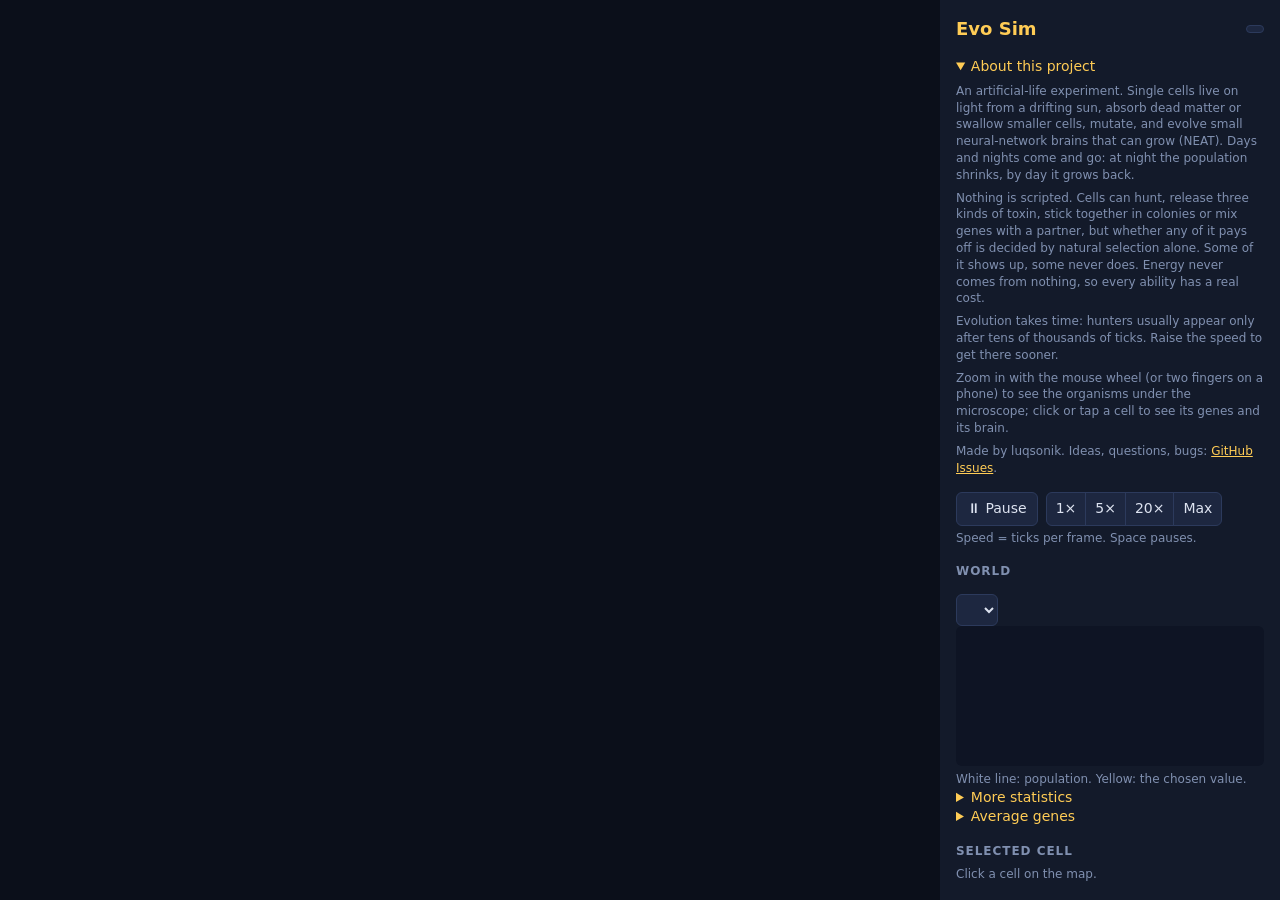
==== index.html @ 90617956 "Update the page" ====
<!doctype html>
<html lang="en">
  <head>
    <meta charset="UTF-8" />
    <meta name="viewport" content="width=device-width, initial-scale=1.0" />
    <title>Evo Sim</title>
    <link rel="icon" href="data:," />
    <style>:root{--bg:#0b0f1a;--panel:#131a2a;--text:#dde3f0;--muted:#8090b0;--accent:#fc5}*{box-sizing:border-box}body{background:var(--bg);color:var(--text);height:100vh;margin:0;font:14px/1.4 -apple-system,system-ui,sans-serif;display:flex;overflow:hidden}main{flex:1;justify-content:center;align-items:center;min-width:0;padding:12px;display:flex;position:relative}#brainOverlay{background:#0a0e18db;border:1px solid #2c3a5c;border-radius:8px;width:400px;max-width:45%;max-height:calc(100% - 40px);padding:8px 10px;position:absolute;top:20px;right:20px;overflow-y:auto}#brainOverlay canvas{width:100%;height:auto;margin-top:4px;display:block}.mindHead{align-items:center;gap:6px;display:flex}.mindHead strong{color:var(--accent);flex:1;font-size:13px}.mindHead button{padding:1px 8px}#mindNow{margin-top:2px;font-size:13px}#mindHabits{margin:6px 0 0;padding-left:18px;font-size:13px}#brainOverlay.folded .mindBody{display:none}#world{cursor:crosshair;touch-action:none;border-radius:8px;width:100%;height:100%;display:block}aside{background:var(--panel);flex-direction:column;gap:16px;width:340px;padding:16px;display:flex;overflow-y:auto}h1{color:var(--accent);margin:0;font-size:18px}h2{text-transform:uppercase;letter-spacing:.08em;color:var(--muted);margin:0 0 6px;font-size:12px}button,input,select{font:inherit;color:var(--text);background:#1d2740;border:1px solid #2c3a5c;border-radius:6px;padding:6px 10px}button{cursor:pointer}button:hover{border-color:var(--accent)}.row{align-items:center;gap:8px;display:flex}.row input[type=number]{width:90px}input[type=range]{flex:1;padding:0}table{border-collapse:collapse;font-variant-numeric:tabular-nums;width:100%}td{padding:2px 0}td:last-child{text-align:right}#chart,#brain{background:#0e1424;border-radius:6px;width:100%;height:auto}#chart{height:140px}select{max-width:100%}.hint{color:var(--muted);font-size:12px}html[lang=en] [lang=pl],html[lang=pl] [lang=en]{display:none!important}header{justify-content:space-between;align-items:center;gap:8px;display:flex}#langSwitch{padding:3px 8px;font-size:12px}details summary{cursor:pointer;color:var(--accent)}details p{margin:6px 0 0}a{color:var(--accent)}.seg{display:flex}.seg button{border-radius:0;margin-left:-1px;padding:6px 9px}.seg button:first-child{border-radius:6px 0 0 6px;margin-left:0}.seg button:last-child{border-radius:0 6px 6px 0}.seg button.active{background:var(--accent);color:#1a1405;border-color:var(--accent);position:relative}td:last-child{white-space:nowrap;padding-left:8px}details>table,details>p{margin-top:6px}@media (width<=760px){body{flex-direction:column;height:auto;overflow:auto}main{flex:none;height:min(62vh,72vw);padding:6px}aside{width:100%;overflow:visible}#brainOverlay{width:auto;max-width:none;max-height:75%;padding:6px 8px;inset:auto 10px 10px}}@media (hover:none){.keyHint{display:none}}.icon{text-align:left;width:1.6em;display:inline-block}</style>
    <script type="module" crossorigin src="/evosim/assets/index-CD0jDrxJ.js"></script>
  </head>
  <body>
    <main>
      <canvas id="world"></canvas>
      <div id="brainOverlay" hidden>
        <div class="mindHead">
          <strong id="mindTitle"></strong>
          <button id="mindFold" title="Fold / Zwiń"></button>
          <button id="mindClose" title="Close / Zamknij">×</button>
        </div>
        <div id="mindNow"></div>
        <div class="mindBody">
          <ul id="mindHabits"></ul>
          <canvas id="brainLive" width="840" height="400"></canvas>
          <div class="hint"><span lang="en">Thicker line = stronger habit. Dots show the signal now: green pushes the action, red holds it back.</span><span lang="pl">Grubsza linia = silniejszy nawyk. Kropki to sygnał teraz: zielone pobudzają działanie, czerwone je hamują.</span></div>
        </div>
      </div>
    </main>
    <aside>
      <header>
        <h1>Evo Sim</h1>
        <button id="langSwitch" title="Language / Język"></button>
      </header>

      <details id="about" open>
        <summary><span lang="en">About this project</span><span lang="pl">O projekcie</span></summary>
        <div class="hint" lang="en">
          <p>An artificial-life experiment. Single cells live on light from a drifting sun, absorb dead matter or swallow smaller cells, mutate, and evolve small neural-network brains that can grow (NEAT). Days and nights come and go: at night the population shrinks, by day it grows back.</p>
          <p>Nothing is scripted. Cells can hunt, release three kinds of toxin, stick together in colonies or mix genes with a partner, but whether any of it pays off is decided by natural selection alone. Some of it shows up, some never does. Energy never comes from nothing, so every ability has a real cost.</p>
          <p>Evolution takes time: hunters usually appear only after tens of thousands of ticks. Raise the speed to get there sooner.</p>
          <p>Zoom in with the mouse wheel (or two fingers on a phone) to see the organisms under the microscope; click or tap a cell to see its genes and its brain.</p>
          <p>Made by luqsonik. Ideas, questions, bugs: <a href="https://github.com/luqsonik/evosim/issues" target="_blank" rel="noopener">GitHub Issues</a>.</p>
        </div>
        <div class="hint" lang="pl">
          <p>Eksperyment ze sztucznym życiem. Pojedyncze komórki żywią się światłem wędrującego słońca, wchłaniają martwą materię albo połykają mniejsze komórki, mutują, a ich małe mózgi (sieci neuronowe NEAT) mogą rosnąć. Świat ma dzień i noc: nocą populacja maleje, a w dzień odrasta.</p>
          <p>Nic nie jest zaprogramowane z góry. Komórki mogą polować, wydzielać trzy rodzaje toksyn, łączyć się w kolonie albo mieszać geny z partnerem, ale to, czy cokolwiek z tego się opłaca, rozstrzyga wyłącznie dobór naturalny. Część się pojawia, część nigdy. Energia nie bierze się z niczego, więc każda umiejętność ma prawdziwy koszt.</p>
          <p>Ewolucja potrzebuje czasu: łowcy pojawiają się zwykle dopiero po kilkudziesięciu tysiącach ticków. Zwiększ tempo, żeby dojść tam szybciej.</p>
          <p>Kółkiem myszy (albo dwoma palcami na telefonie) przybliżasz organizmy pod mikroskopem, a kliknięcie lub dotknięcie komórki pokazuje jej geny i mózg.</p>
          <p>Autor: luqsonik. Pomysły, pytania, błędy: <a href="https://github.com/luqsonik/evosim/issues" target="_blank" rel="noopener">GitHub Issues</a>.</p>
        </div>
      </details>

      <section>
        <div class="row">
          <button id="play">⏸ Pause</button>
          <div class="seg" id="speedButtons" title="Speed">
            <button data-speed="1">1×</button>
            <button data-speed="5">5×</button>
            <button data-speed="20">20×</button>
            <button data-speed="200">Max</button>
          </div>
        </div>
        <div class="hint" style="margin-top: 4px"><span lang="en">Speed = ticks per frame.</span><span lang="pl">Tempo = ticki na klatkę.</span><span class="keyHint"> <span lang="en">Space pauses.</span><span lang="pl">Spacja zatrzymuje.</span></span></div>
      </section>

      <section>
        <h2><span lang="en">World</span><span lang="pl">Świat</span></h2>
        <table id="stats"></table>
        <select id="chartSeries" style="margin-top: 8px"></select>
        <canvas id="chart" width="576" height="280"></canvas>
        <div class="hint"><span lang="en">White line: population. Yellow: the chosen value.</span><span lang="pl">Biała linia: populacja. Żółta: wybrana wartość.</span></div>
        <details>
          <summary><span lang="en">More statistics</span><span lang="pl">Więcej statystyk</span></summary>
          <table id="statsMore"></table>
        </details>
        <details>
          <summary><span lang="en">Average genes</span><span lang="pl">Średnie geny</span></summary>
          <table id="genes"></table>
        </details>
      </section>

      <section>
        <h2><span lang="en">Selected cell</span><span lang="pl">Wybrana komórka</span></h2>
        <div id="inspector" class="hint"><span lang="en">Click a cell on the map.</span><span lang="pl">Kliknij komórkę na mapie.</span></div>
      </section>

      <section>
        <h2><span lang="en">View</span><span lang="pl">Widok</span></h2>
        <div class="row">
          <button id="wholeMap"><span class="icon">🔍</span><span lang="en">Whole map</span><span lang="pl">Cała mapa</span></button>
          <select id="colorMode" title="Colour">
            <option value="natural" data-en="Natural colours" data-pl="Kolory naturalne">Natural colours</option>
            <option value="family" data-en="Family colours" data-pl="Kolory rodzin">Family colours</option>
          </select>
        </div>
        <label class="row" style="margin-top: 8px"><input id="follow" type="checkbox" /><span><span lang="en">Camera follows the selected cell</span><span lang="pl">Kamera za wybraną komórką</span></span></label>
        <label class="row" style="margin-top: 4px">
          <input id="showMind" type="checkbox" checked />
          <span><span lang="en">Brain and senses of the selected cell</span><span lang="pl">Mózg i zmysły wybranej komórki</span></span>
        </label>
        <label class="row" style="margin-top: 4px">
          <input id="showChemistry" type="checkbox" checked />
          <span><span lang="en">Toxins and dead matter</span><span lang="pl">Toksyny i martwa materia</span></span>
        </label>
        <details style="margin-top: 8px">
          <summary><span lang="en">How to read the picture</span><span lang="pl">Jak czytać obraz</span></summary>
          <p class="hint" lang="en">Around the selected cell: <span style="color:#e0a800">yellow</span> = brighter that way, <span style="color:#b07838">brown</span> = food, <span style="color:#a860e8">purple</span> = poison, <span style="color:#3c96e0">blue</span> = swims and turns, <span style="color:#30b860">green</span> lines = prey, <span style="color:#e04650">red</span> lines = threats, pink mouth = biting.</p>
          <p class="hint" lang="pl">Wokół wybranej komórki: <span style="color:#e0a800">żółta</span> = jaśniej, <span style="color:#b07838">brązowa</span> = pokarm, <span style="color:#a860e8">fioletowa</span> = trucizna, <span style="color:#3c96e0">niebieska</span> = płynie i skręca, linie <span style="color:#30b860">zielone</span> = ofiary, <span style="color:#e04650">czerwone</span> = zagrożenia, różowy otwór gębowy = gryzie.</p>
          <p class="hint" lang="en">Microscope: the mouse wheel or two fingers zoom, dragging moves the slide, a click or tap selects a cell. Up close you can see chloroplasts (green), food vacuoles, the nucleus, flagella and cilia. A slower speed shows eating and decay better.</p>
          <p class="hint" lang="pl">Mikroskop: kółko myszy albo dwa palce przybliżają, przeciąganie przesuwa szkiełko, kliknięcie lub dotknięcie wybiera komórkę. Z bliska widać chloroplasty (zielone), pęcherzyki pokarmowe, jądro, wici i rzęski. Wolniejsze tempo = lepiej widać zjadanie i rozpad.</p>
          <p class="hint" lang="en">Natural look: green = lives on light (chloroplasts, red eyespot), colourless with brown vacuoles = lives on food. Dense, grainy cell = well fed, pale = hungry. Toxins: a faint tint of the water — <span style="color:#d646aa">pink</span>, <span style="color:#28c8d2">turquoise</span>, <span style="color:#f08c1e">orange</span>. Brown specks = dead matter. A rim in a toxin's colour = the cell releases that toxin. Family: cells tinted by the colour of their common ancestor.</p>
          <p class="hint" lang="pl">Naturalny wygląd: zielone = żyje ze światła (chloroplasty, czerwona plamka oczna), bezbarwne z brązowymi pęcherzykami = żyje z jedzenia. Gęsta, ziarnista komórka = najedzona, blada = głodna. Toksyny: delikatne zabarwienie wody — <span style="color:#d646aa">różowa</span>, <span style="color:#28c8d2">turkusowa</span>, <span style="color:#f08c1e">pomarańczowa</span>. Brązowe drobinki = martwa materia. Obwódka w kolorze toksyny = komórka wydziela toksynę. Rodzina: komórki zabarwione kolorem wspólnego przodka.</p>
        </details>
      </section>

      <details>
        <summary><span lang="en">Advanced: seed, save, load</span><span lang="pl">Zaawansowane: ziarno, zapis, wczytanie</span></summary>
        <div class="row" style="margin-top: 8px">
          <span><span lang="en">Seed</span><span lang="pl">Ziarno</span></span>
          <input id="seed" type="number" value="1" />
          <button id="reset"><span lang="en">New world</span><span lang="pl">Nowy świat</span></button>
        </div>
        <div class="row" style="margin-top: 8px">
          <button id="save"><span class="icon">💾</span><span lang="en">Save</span><span lang="pl">Zapisz</span></button>
          <button id="load"><span class="icon">📂</span><span lang="en">Load</span><span lang="pl">Wczytaj</span></button>
          <input id="loadFile" type="file" accept=".gz" hidden />
        </div>
        <div class="hint" style="margin-top: 4px"><span lang="en">The same seed always grows the same world.</span><span lang="pl">To samo ziarno zawsze daje ten sam świat.</span></div>
      </details>
    </aside>
  </body>
</html>
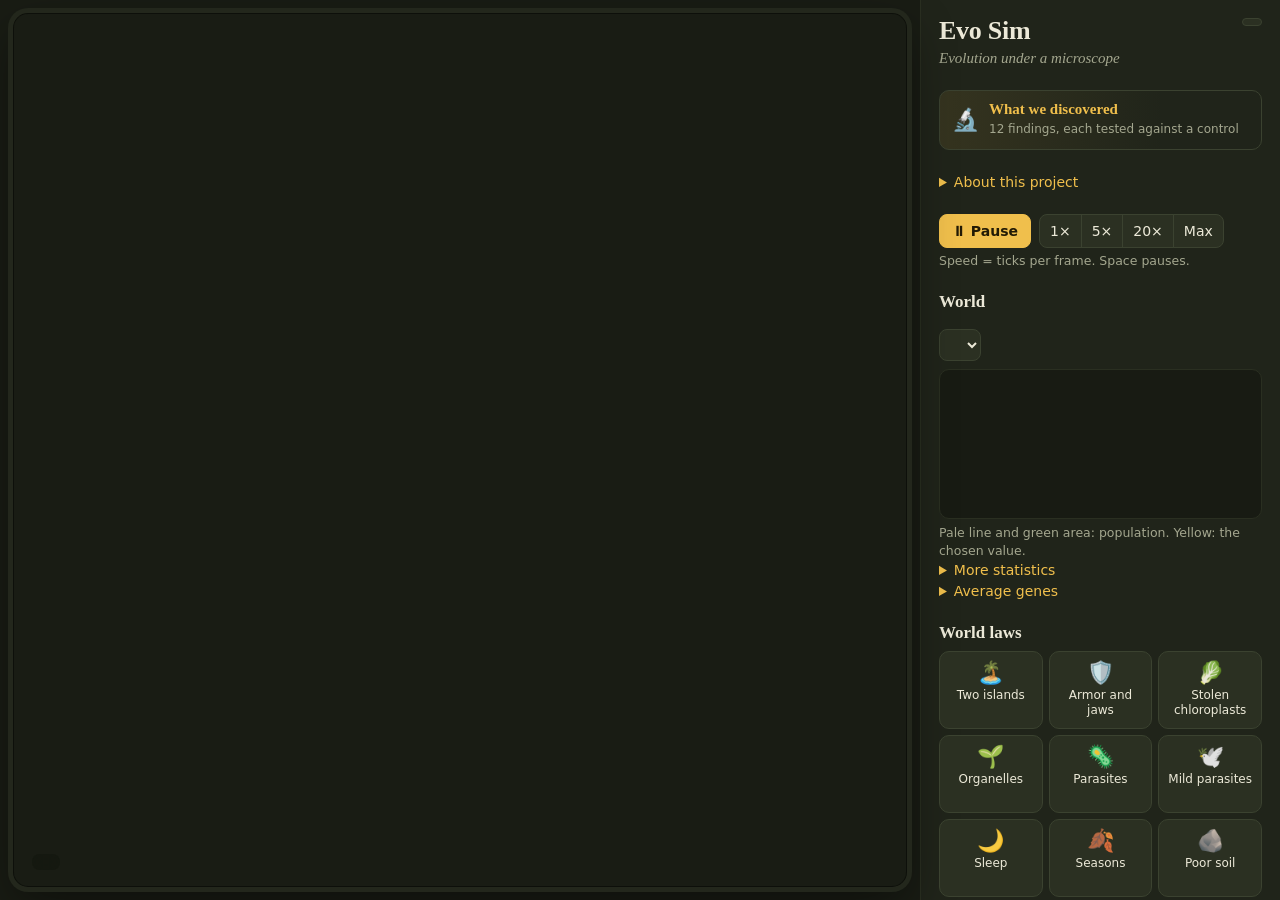
==== commit e1f4624b: "Update the page" ====
--- a/index.html
+++ b/index.html
@@ -5,8 +5,10 @@
     <meta name="viewport" content="width=device-width, initial-scale=1.0" />
     <title>Evo Sim</title>
     <link rel="icon" href="data:," />
-    <style>:root{--bg:#0b0f1a;--panel:#131a2a;--text:#dde3f0;--muted:#8090b0;--accent:#fc5}*{box-sizing:border-box}body{background:var(--bg);color:var(--text);height:100vh;margin:0;font:14px/1.4 -apple-system,system-ui,sans-serif;display:flex;overflow:hidden}main{flex:1;justify-content:center;align-items:center;min-width:0;padding:12px;display:flex;position:relative}#brainOverlay{background:#0a0e18db;border:1px solid #2c3a5c;border-radius:8px;width:400px;max-width:45%;max-height:calc(100% - 40px);padding:8px 10px;position:absolute;top:20px;right:20px;overflow-y:auto}#brainOverlay canvas{width:100%;height:auto;margin-top:4px;display:block}.mindHead{align-items:center;gap:6px;display:flex}.mindHead strong{color:var(--accent);flex:1;font-size:13px}.mindHead button{padding:1px 8px}#mindNow{margin-top:2px;font-size:13px}#mindHabits{margin:6px 0 0;padding-left:18px;font-size:13px}#brainOverlay.folded .mindBody{display:none}#world{cursor:crosshair;touch-action:none;border-radius:8px;width:100%;height:100%;display:block}aside{background:var(--panel);flex-direction:column;gap:16px;width:340px;padding:16px;display:flex;overflow-y:auto}h1{color:var(--accent);margin:0;font-size:18px}h2{text-transform:uppercase;letter-spacing:.08em;color:var(--muted);margin:0 0 6px;font-size:12px}button,input,select{font:inherit;color:var(--text);background:#1d2740;border:1px solid #2c3a5c;border-radius:6px;padding:6px 10px}button{cursor:pointer}button:hover{border-color:var(--accent)}.row{align-items:center;gap:8px;display:flex}.row input[type=number]{width:90px}input[type=range]{flex:1;padding:0}table{border-collapse:collapse;font-variant-numeric:tabular-nums;width:100%}td{padding:2px 0}td:last-child{text-align:right}#chart,#brain{background:#0e1424;border-radius:6px;width:100%;height:auto}#chart{height:140px}select{max-width:100%}.hint{color:var(--muted);font-size:12px}html[lang=en] [lang=pl],html[lang=pl] [lang=en]{display:none!important}header{justify-content:space-between;align-items:center;gap:8px;display:flex}#langSwitch{padding:3px 8px;font-size:12px}details summary{cursor:pointer;color:var(--accent)}details p{margin:6px 0 0}a{color:var(--accent)}.seg{display:flex}.seg button{border-radius:0;margin-left:-1px;padding:6px 9px}.seg button:first-child{border-radius:6px 0 0 6px;margin-left:0}.seg button:last-child{border-radius:0 6px 6px 0}.seg button.active{background:var(--accent);color:#1a1405;border-color:var(--accent);position:relative}td:last-child{white-space:nowrap;padding-left:8px}details>table,details>p{margin-top:6px}@media (width<=760px){body{flex-direction:column;height:auto;overflow:auto}main{flex:none;height:min(62vh,72vw);padding:6px}aside{width:100%;overflow:visible}#brainOverlay{width:auto;max-width:none;max-height:75%;padding:6px 8px;inset:auto 10px 10px}}@media (hover:none){.keyHint{display:none}}.icon{text-align:left;width:1.6em;display:inline-block}</style>
-    <script type="module" crossorigin src="/evosim/assets/index-CD0jDrxJ.js"></script>
+    <style>:root{--bench:#191c14;--panel:#20241a;--raise:#2b3022;--line:#3b4230;--text:#ece9d8;--muted:#a4a78f;--sun:#f0bf4c;--leaf:#9cc86e;--serif:"Spectral", Georgia, serif;--accent:var(--sun)}*{box-sizing:border-box}body{background:var(--bench);color:var(--text);height:100vh;margin:0;font:14px/1.45 -apple-system,system-ui,sans-serif;display:flex;overflow:hidden}main{flex:1;justify-content:center;align-items:center;min-width:0;padding:14px;display:flex;position:relative}#world.dark{filter:invert()hue-rotate(180deg)saturate(1.3)contrast(1.08)}#world{cursor:crosshair;touch-action:none;border-radius:14px;width:100%;height:100%;display:block;box-shadow:0 0 0 1px #0d0f0a,0 0 0 6px #23271c,0 18px 50px #00000073}#readout{-webkit-backdrop-filter:blur(6px);backdrop-filter:blur(6px);pointer-events:none;font-family:var(--serif);color:var(--text);background:#14170fb8;border-radius:10px;align-items:baseline;gap:18px;padding:8px 14px;display:flex;position:absolute;bottom:30px;left:32px}#readout b{font-variant-numeric:lining-nums tabular-nums;font-size:22px;font-weight:600}#readout span{color:var(--muted);font-size:13px}#readout .day b{color:var(--sun)}#brainOverlay{-webkit-backdrop-filter:blur(6px);backdrop-filter:blur(6px);border:1px solid var(--line);background:#161911e6;border-radius:12px;width:400px;max-width:45%;max-height:calc(100% - 52px);padding:10px 12px;position:absolute;top:26px;right:26px;overflow-y:auto}#brainOverlay canvas{width:100%;height:auto;margin-top:4px;display:block}.mindHead{align-items:center;gap:6px;display:flex}.mindHead strong{color:var(--sun);font:600 16px var(--serif);flex:1}.mindHead button{padding:1px 8px}#mindNow{margin-top:2px;font-size:13px}#mindHabits{margin:6px 0 0;padding-left:18px;font-size:13px}#brainOverlay.folded .mindBody{display:none}aside{background:var(--panel);border-left:1px solid #2a2f21;flex-direction:column;gap:22px;width:360px;padding:18px 18px 28px;display:flex;overflow-y:auto}h1{font:600 26px/1 var(--serif);color:var(--text);letter-spacing:-.01em;margin:0}.tagline{color:var(--muted);font:italic 15px/1.35 var(--serif);margin:4px 0 0}h2{font:600 17px/1.2 var(--serif);color:var(--text);margin:0 0 8px}button,input,select{font:inherit;color:var(--text);background:var(--raise);border:1px solid var(--line);border-radius:8px;padding:6px 10px}button{cursor:pointer;transition:border-color .15s,background .15s}button:hover{border-color:var(--sun)}:focus-visible{outline:2px solid var(--sun);outline-offset:2px}#play{background:var(--sun);color:#221a05;border-color:var(--sun);min-width:92px;font-weight:600}#play:hover{background:#f6cd6a}.row{align-items:center;gap:8px;display:flex}.row input[type=number]{width:90px}input[type=checkbox]{accent-color:var(--leaf);width:16px;height:16px;margin:0}input[type=range]{flex:1;padding:0}table{border-collapse:collapse;font-variant-numeric:tabular-nums;width:100%}td{border-bottom:1px solid #3b42308c;padding:3px 0}tr:last-child td{border-bottom:0}td:last-child{text-align:right;white-space:nowrap;padding-left:8px}#stats td:first-child{color:var(--muted)}#chart,#brain{background:#181b13;border:1px solid #2a2f21;border-radius:10px;width:100%;height:auto}#chart{height:150px;margin-top:8px}select{max-width:100%}.hint{color:var(--muted);font-size:12.5px}html[lang=en] [lang=pl],html[lang=pl] [lang=en]{display:none!important}header{justify-content:space-between;align-items:flex-start;gap:8px;display:flex}#langSwitch{padding:3px 9px;font-size:12px}details summary{cursor:pointer;color:var(--sun)}details summary:hover{text-underline-offset:3px;text-decoration:underline}details p{margin:6px 0 0}a{color:var(--sun);text-underline-offset:3px}.discoveriesLink{border:1px solid var(--line);color:var(--text);background:linear-gradient(90deg,#f0bf4c1a,#0000 70%);border-radius:10px;align-items:center;gap:10px;padding:10px 12px;text-decoration:none;display:flex}.discoveriesLink:hover{border-color:var(--sun)}.discoveriesLink b{font:600 15px var(--serif);color:var(--sun);display:block}.discoveriesLink small{color:var(--muted);font-size:12px}.seg{display:flex}.seg button{border-radius:0;margin-left:-1px;padding:6px 10px}.seg button:first-child{border-radius:8px 0 0 8px;margin-left:0}.seg button:last-child{border-radius:0 8px 8px 0}.seg button.active{color:var(--sun);border-color:var(--sun);background:#3a3f2c;position:relative}details>table,details>p{margin-top:6px}.laws{grid-template-columns:repeat(3,1fr);gap:6px;display:grid}.laws>:last-child:nth-child(3n+1){grid-column:span 3}.law{text-align:center;border:1px solid var(--line);background:var(--raise);cursor:pointer;border-radius:10px;flex-direction:column;justify-content:flex-start;align-items:center;gap:4px;min-height:78px;padding:10px 4px 8px;font-size:12px;line-height:1.2;transition:border-color .15s,background .15s;display:flex;position:relative}.law:hover,.law.shown{border-color:#6b7354}.law input{opacity:0;pointer-events:none;position:absolute}.law .glyph{filter:saturate(.85);font-size:22px;line-height:1}.law:has(input:checked){border-color:var(--leaf);color:#f3f6e9;background:#9cc86e24}.law:has(input:checked):after{content:"";background:var(--leaf);width:7px;height:7px;box-shadow:0 0 8px var(--leaf);border-radius:50%;position:absolute;top:6px;right:6px}.law:has(input:focus-visible){outline:2px solid var(--sun);outline-offset:2px}#lawInfo{background:#1a1d15;border:1px solid #2a2f21;border-radius:10px;min-height:88px;margin-top:8px;padding:10px 12px}#lawInfo .hint{font-size:12.5px;line-height:1.5}#lawInfo strong{font:600 15px var(--serif);color:var(--text);margin-bottom:4px;display:block}#lawInfo [data-law]{display:none}#lawInfo[data-show=none] [data-law=none],#lawInfo[data-show=islands] [data-law=islands],#lawInfo[data-show=arms] [data-law=arms],#lawInfo[data-show=klepto] [data-law=klepto],#lawInfo[data-show=organelle] [data-law=organelle],#lawInfo[data-show=parasites] [data-law=parasites],#lawInfo[data-show=virulence] [data-law=virulence],#lawInfo[data-show=sleep] [data-law=sleep],#lawInfo[data-show=seasons] [data-law=seasons],#lawInfo[data-show=nutrients] [data-law=nutrients],#lawInfo[data-show=fixing] [data-law=fixing]{display:block}@media (width<=760px){body{flex-direction:column;height:auto;overflow:auto}main{flex:none;height:min(62vh,72vw);padding:8px}#world{border-radius:10px;box-shadow:0 0 0 1px #0d0f0a,0 0 0 3px #23271c}#readout{gap:12px;padding:5px 10px;bottom:16px;left:16px}#readout b{font-size:17px}aside{border-left:0;width:100%;padding:16px;overflow:visible}#brainOverlay{width:auto;max-width:none;max-height:75%;padding:6px 8px;inset:auto 10px 10px}#brainOverlay:not([hidden])~#readout{display:none}}@media (prefers-reduced-motion:reduce){*{transition:none!important}}@media (hover:none){.keyHint{display:none}}.icon{text-align:left;width:1.6em;display:inline-block}</style>
+    <script type="module" crossorigin src="/evosim/assets/main-BKSnvGfK.js"></script>
+    <link rel="modulepreload" crossorigin href="/evosim/assets/600-DkBNUfo4.js">
+    <link rel="stylesheet" crossorigin href="/evosim/assets/600-B6Zynd6j.css">
   </head>
   <body>
     <main>
@@ -24,19 +26,25 @@
           <div class="hint"><span lang="en">Thicker line = stronger habit. Dots show the signal now: green pushes the action, red holds it back.</span><span lang="pl">Grubsza linia = silniejszy nawyk. Kropki to sygnał teraz: zielone pobudzają działanie, czerwone je hamują.</span></div>
         </div>
       </div>
+      <div id="readout" aria-hidden="true"></div>
     </main>
     <aside>
       <header>
-        <h1>Evo Sim</h1>
+        <div>
+          <h1>Evo Sim</h1>
+          <p class="tagline"><span lang="en">Evolution under a microscope</span><span lang="pl">Ewolucja pod mikroskopem</span></p>
+        </div>
         <button id="langSwitch" title="Language / Język"></button>
       </header>
+      <a class="discoveriesLink" href="discoveries.html"><span aria-hidden="true" style="font-size: 22px">🔬</span><span><b><span lang="en">What we discovered</span><span lang="pl">Co odkryliśmy</span></b><small><span lang="en">12 findings, each tested against a control</span><span lang="pl">12 odkryć, każde sprawdzone z kontrolą</span></small></span></a>
 
-      <details id="about" open>
+      <details id="about">
         <summary><span lang="en">About this project</span><span lang="pl">O projekcie</span></summary>
         <div class="hint" lang="en">
           <p>An artificial-life experiment. Single cells live on light from a drifting sun, absorb dead matter or swallow smaller cells, mutate, and evolve small neural-network brains that can grow (NEAT). Days and nights come and go: at night the population shrinks, by day it grows back.</p>
           <p>Nothing is scripted. Cells can hunt, release three kinds of toxin, stick together in colonies or mix genes with a partner, but whether any of it pays off is decided by natural selection alone. Some of it shows up, some never does. Energy never comes from nothing, so every ability has a real cost.</p>
           <p>Evolution takes time: hunters usually appear only after tens of thousands of ticks. Raise the speed to get there sooner.</p>
+          <p>Under "World laws" you can start worlds with extra laws. Each changes what pays off, and each was tested against a control: see the discoveries.</p>
           <p>Zoom in with the mouse wheel (or two fingers on a phone) to see the organisms under the microscope; click or tap a cell to see its genes and its brain.</p>
           <p>Made by luqsonik. Ideas, questions, bugs: <a href="https://github.com/luqsonik/evosim/issues" target="_blank" rel="noopener">GitHub Issues</a>.</p>
         </div>
@@ -44,6 +52,7 @@
           <p>Eksperyment ze sztucznym życiem. Pojedyncze komórki żywią się światłem wędrującego słońca, wchłaniają martwą materię albo połykają mniejsze komórki, mutują, a ich małe mózgi (sieci neuronowe NEAT) mogą rosnąć. Świat ma dzień i noc: nocą populacja maleje, a w dzień odrasta.</p>
           <p>Nic nie jest zaprogramowane z góry. Komórki mogą polować, wydzielać trzy rodzaje toksyn, łączyć się w kolonie albo mieszać geny z partnerem, ale to, czy cokolwiek z tego się opłaca, rozstrzyga wyłącznie dobór naturalny. Część się pojawia, część nigdy. Energia nie bierze się z niczego, więc każda umiejętność ma prawdziwy koszt.</p>
           <p>Ewolucja potrzebuje czasu: łowcy pojawiają się zwykle dopiero po kilkudziesięciu tysiącach ticków. Zwiększ tempo, żeby dojść tam szybciej.</p>
+          <p>W „Prawach świata” możesz zacząć świat z dodatkowymi prawami. Każde zmienia to, co się opłaca, i każde było sprawdzone z kontrolą: zobacz odkrycia.</p>
           <p>Kółkiem myszy (albo dwoma palcami na telefonie) przybliżasz organizmy pod mikroskopem, a kliknięcie lub dotknięcie komórki pokazuje jej geny i mózg.</p>
           <p>Autor: luqsonik. Pomysły, pytania, błędy: <a href="https://github.com/luqsonik/evosim/issues" target="_blank" rel="noopener">GitHub Issues</a>.</p>
         </div>
@@ -67,7 +76,7 @@
         <table id="stats"></table>
         <select id="chartSeries" style="margin-top: 8px"></select>
         <canvas id="chart" width="576" height="280"></canvas>
-        <div class="hint"><span lang="en">White line: population. Yellow: the chosen value.</span><span lang="pl">Biała linia: populacja. Żółta: wybrana wartość.</span></div>
+        <div class="hint"><span lang="en">Pale line and green area: population. Yellow: the chosen value.</span><span lang="pl">Jasna linia i zielone pole: populacja. Żółta: wybrana wartość.</span></div>
         <details>
           <summary><span lang="en">More statistics</span><span lang="pl">Więcej statystyk</span></summary>
           <table id="statsMore"></table>
@@ -76,6 +85,35 @@
           <summary><span lang="en">Average genes</span><span lang="pl">Średnie geny</span></summary>
           <table id="genes"></table>
         </details>
+      </section>
+
+      <section>
+        <h2><span lang="en">World laws</span><span lang="pl">Prawa świata</span></h2>
+        <div class="laws">
+          <label class="law" data-law="islands"><input id="islands" type="checkbox" /><span class="glyph" aria-hidden="true">🏝️</span><span lang="en">Two islands</span><span lang="pl">Dwie wyspy</span></label>
+          <label class="law" data-law="arms"><input id="arms" type="checkbox" /><span class="glyph" aria-hidden="true">🛡️</span><span lang="en">Armor and jaws</span><span lang="pl">Pancerz i szczęki</span></label>
+          <label class="law" data-law="klepto"><input id="klepto" type="checkbox" /><span class="glyph" aria-hidden="true">🥬</span><span lang="en">Stolen chloroplasts</span><span lang="pl">Kradzione chloroplasty</span></label>
+          <label class="law" data-law="organelle"><input id="organelle" type="checkbox" /><span class="glyph" aria-hidden="true">🌱</span><span lang="en">Organelles</span><span lang="pl">Organella</span></label>
+          <label class="law" data-law="parasites"><input id="parasites" type="checkbox" /><span class="glyph" aria-hidden="true">🦠</span><span lang="en">Parasites</span><span lang="pl">Pasożyty</span></label>
+          <label class="law" data-law="virulence"><input id="virulence" type="checkbox" /><span class="glyph" aria-hidden="true">🕊️</span><span lang="en">Mild parasites</span><span lang="pl">Łagodne pasożyty</span></label>
+          <label class="law" data-law="sleep"><input id="sleep" type="checkbox" /><span class="glyph" aria-hidden="true">🌙</span><span lang="en">Sleep</span><span lang="pl">Sen</span></label>
+          <label class="law" data-law="seasons"><input id="seasons" type="checkbox" /><span class="glyph" aria-hidden="true">🍂</span><span lang="en">Seasons</span><span lang="pl">Pory roku</span></label>
+          <label class="law" data-law="nutrients"><input id="nutrients" type="checkbox" /><span class="glyph" aria-hidden="true">🪨</span><span lang="en">Poor soil</span><span lang="pl">Uboga gleba</span></label>
+          <label class="law" data-law="fixing"><input id="fixing" type="checkbox" /><span class="glyph" aria-hidden="true">🫘</span><span lang="en">Nitrogen fixing</span><span lang="pl">Wiązanie azotu</span></label>
+        </div>
+        <div id="lawInfo" data-show="none" aria-live="polite">
+          <div data-law="none" class="hint"><span lang="en">Extra laws change what pays off in evolution, and each was tested against a control. Turning one on or off starts a new world. Point at a law to read what it does.</span><span lang="pl">Dodatkowe prawa zmieniają to, co w ewolucji się opłaca, i każde było sprawdzone z kontrolą. Włączenie albo wyłączenie prawa zaczyna nowy świat. Wskaż prawo, żeby przeczytać, co robi.</span></div>
+          <div data-law="islands"><strong><span lang="en">Two islands</span><span lang="pl">Dwie wyspy</span></strong><div class="hint"><span lang="en">Each island has its own sun; the bottom one gets a little less light. Cells never cross the dark strips, so over time the two islands grow into separate species.</span><span lang="pl">Każda wyspa ma własne słońce, dolna dostaje trochę mniej światła. Komórki nie przepływają przez ciemne pasy, więc z czasem na wyspach powstają osobne gatunki.</span></div></div>
+          <div data-law="arms"><strong><span lang="en">Arms race: armor and jaws</span><span lang="pl">Wyścig zbrojeń: pancerz i szczęki</span></strong><div class="hint"><span lang="en">Cells bite each other from the start. Armor (a thick, plated membrane) can stop a bite, unless the eater's jaws (pincers at the front) are as strong. Both cost energy, and armor is heavy. In tests, armor paid in 13 of 16 worlds: about half of the worlds lost their eaters, in the rest the eaters grew stronger jaws, and cells no longer had to grow big to stay safe.</span><span lang="pl">Komórki od początku się gryzą. Pancerz (gruba błona z płytkami) może odbić ugryzienie, chyba że zjadający ma równie mocne szczęki (szczypce z przodu). Jedno i drugie kosztuje energię, a pancerz jest ciężki. W testach pancerz opłacił się w 13 z 16 światów: mniej więcej połowa światów straciła zjadających, w pozostałych zjadający wykształcili mocniejsze szczęki, a komórki nie musiały już rosnąć, żeby być bezpieczne.</span></div></div>
+          <div data-law="klepto"><strong><span lang="en">Stolen chloroplasts</span><span lang="pl">Kradzione chloroplasty</span></strong><div class="hint"><span lang="en">As some sea slugs and ciliates do: an eater keeps the chloroplasts of the plant it ate (bright green dots in clear bubbles) and photosynthesizes with them until they wear out. In tests, cells grew twice as big, bit more, made less of their own chlorophyll, and ate up the small plants they depended on: populations collapsed in 8 of 8 worlds. Over longer times some worlds died out and some went back to small plants.</span><span lang="pl">Tak jak robią niektóre ślimaki morskie i orzęski: zjadający zatrzymuje chloroplasty zjedzonej rośliny (jaskrawozielone kropki w przezroczystych pęcherzykach) i robi z nimi fotosyntezę, aż się zużyją. W testach komórki urosły dwa razy, gryzły więcej, miały mniej własnych chloroplastów i wyjadły małe rośliny, od których zależały: populacja załamała się w 8 z 8 światów. Przy dłuższym czasie część światów wymarła, a część wróciła do małych roślin.</span></div></div>
+          <div data-law="organelle"><strong><span lang="en">Chloroplasts become organelles</span><span lang="pl">Chloroplasty stają się organellami</span></strong><div class="hint"><span lang="en">Builds on stolen chloroplasts: a child gets half of its mother's stolen chloroplasts, and a keeper gene lets them last and divide inside the cell, for energy. This is how real chloroplasts began, as swallowed bacteria that stayed. In tests, cells kept 2–6 times more of them and made less of their own chlorophyll: in 7 of 8 small worlds and 6 of 8 big ones.</span><span lang="pl">Rozszerza kradzione chloroplasty: dziecko dostaje połowę kradzionych chloroplastów matki, a gen opiekuna pozwala im przetrwać i dzielić się w komórce, za energię. Tak naprawdę powstały chloroplasty: jako połknięte bakterie, które zostały. W testach komórki trzymały ich 2–6 razy więcej i miały mniej własnych chloroplastów: w 7 z 8 małych światów i w 6 z 8 dużych.</span></div></div>
+          <div data-law="parasites"><strong><span lang="en">Parasites</span><span lang="pl">Pasożyty</span></strong><div class="hint"><span lang="en">Each cell has a "lock" in its genes, and each parasite strain a "key". A parasite passes to a touching cell more easily the better its key fits, and it changes a little each time, so it can chase the most common locks. Infected cells (violet specks inside) lose energy until they get well. This is the Red Queen idea of why sex exists: mixing genes gives rare locks. In our tests, sex did not pay off, even with parasites.</span><span lang="pl">Każda komórka ma w genach „zamek”, a każdy szczep pasożyta „klucz”. Pasożyt przechodzi na dotykającą komórkę tym łatwiej, im lepiej klucz pasuje, i za każdym razem trochę się zmienia, więc może gonić najczęstsze zamki. Zarażone komórki (fioletowe drobinki w środku) tracą energię, aż wyzdrowieją. To hipoteza Czerwonej Królowej o tym, po co jest płeć: mieszanie genów daje rzadkie zamki. W naszych testach płeć się nie opłaciła, nawet z pasożytami.</span></div></div>
+          <div data-law="virulence"><strong><span lang="en">Parasites evolve their harshness</span><span lang="pl">Pasożyty ewoluują zjadliwość</span></strong><div class="hint"><span lang="en">Builds on parasites: each strain has a virulence. A harsher strain passes on more easily but drains its host faster. Because parasites pass only to touching cells, a strain that is too harsh wipes out its own neighbourhood, so milder strains win (as in experiments with bacteriophages, Kerr et al. 2006).</span><span lang="pl">Opiera się na pasożytach: każdy szczep ma zjadliwość. Bardziej zjadliwy łatwiej się przenosi, ale szybciej wysysa gospodarza. Pasożyty przechodzą tylko na sąsiadów, więc zbyt zjadliwy szczep wyniszcza własną okolicę i wygrywają łagodniejsze (jak w doświadczeniach z bakteriofagami, Kerr i in. 2006).</span></div></div>
+          <div data-law="sleep"><strong><span lang="en">Sleep</span><span lang="pl">Sen</span></strong><div class="hint"><span lang="en">A sleep gene sets a light level: in dimmer light the cell rests as a cyst (round, with a thick golden wall). It does not move, eat or divide, and pays only a fifth of its upkeep. In tests, 83–98% of cells slept at midnight and none at noon, every night.</span><span lang="pl">Gen snu ustala poziom światła: w słabszym świetle komórka odpoczywa jako cysta (okrągła, z grubą złotą ścianą). Nie pływa, nie je i się nie dzieli, a płaci tylko jedną piątą kosztu życia. W testach o północy spało 83–98% komórek, a w południe żadna, i tak co noc.</span></div></div>
+          <div data-law="seasons"><strong><span lang="en">Seasons</span><span lang="pl">Pory roku</span></strong><div class="hint"><span lang="en">A year lasts 6 days: winter noons get only 0.3 of the usual light, summer noons 1.7, and over a whole year the light is the same as without seasons. Try it together with sleep. In tests, every winter shrank the population to a few dozen cells, and cells did not sleep through winter days: in a dark winter every bit of daylight counts.</span><span lang="pl">Rok trwa 6 dni: zimowe południe ma tylko 0,3 zwykłego światła, letnie 1,7, a przez cały rok światła jest tyle samo co bez pór roku. Spróbuj razem ze snem. W testach każda zima zmniejszała populację do kilkudziesięciu komórek, a komórki nie przesypiały zimowych dni: w ciemną zimę liczy się każda odrobina światła.</span></div></div>
+          <div data-law="nutrients"><strong><span lang="en">Poor soil: nitrogen</span><span lang="pl">Uboga gleba: azot</span></strong><div class="hint"><span lang="en">To divide, a cell needs nutrient (think nitrogen) in proportion to its body. It takes it up slowly from the soil, gets all of it from eaten prey, and gives it back to the soil when it dies; the total never changes. The soil is poor: most of the nutrient sits in cells. Soil that still holds some is tinted ochre, usually under the crowd, where the dead give it back. In tests no carnivorous plants appeared, but cells grew bigger than on rich soil in 8 of 8 small worlds and 8 of 8 big ones, the opposite of what plankton does in the sea.</span><span lang="pl">Żeby się podzielić, komórka potrzebuje składnika (np. azotu) w ilości zależnej od wielkości ciała. Pobiera go powoli z gleby, dostaje cały ze zjedzonej ofiary i oddaje glebie, gdy umiera. Łączna ilość nigdy się nie zmienia. Gleba jest uboga: większość składnika siedzi w komórkach. Gleba, w której jeszcze coś zostało, ma ochrowy odcień, zwykle pod skupiskiem komórek, gdzie martwe oddają składnik. W testach nie powstały rośliny mięsożerne, ale komórki urosły większe niż na bogatej glebie w 8 z 8 małych i 8 z 8 dużych światów. To odwrotnie niż u planktonu w morzu.</span></div></div>
+          <div data-law="fixing"><strong><span lang="en">Nitrogen fixing</span><span lang="pl">Wiązanie azotu</span></strong><div class="hint"><span lang="en">Builds on poor soil: a gene lets a cell make nutrient from the air, as the bacteria in bean roots do, paying energy for every unit. Fixers carry pale, thick-walled granules. In tests the gene grew about 4 times higher than in a control where it did nothing, the soil filled up and worlds held 1.6 to 4.5 times more cells: in 8 of 8 small worlds and 8 of 8 big ones.</span><span lang="pl">Rozszerza ubogą glebę: gen pozwala komórce robić składnik z powietrza, tak jak bakterie w korzeniach fasoli, za energię za każdą jednostkę. Komórki wiążące azot mają blade ziarna z grubą ścianą. W testach gen urósł ok. 4 razy wyżej niż w kontroli, w której nic nie robił, gleba się nawiozła, a światy miały 1,6 do 4,5 raza więcej komórek: w 8 z 8 małych i 8 z 8 dużych światów.</span></div></div>
+        </div>
       </section>
 
       <section>
@@ -101,6 +139,10 @@
           <input id="showChemistry" type="checkbox" checked />
           <span><span lang="en">Toxins and dead matter</span><span lang="pl">Toksyny i martwa materia</span></span>
         </label>
+        <label class="row" style="margin-top: 4px">
+          <input id="darkField" type="checkbox" />
+          <span><span lang="en">Dark field (cells glow on black)</span><span lang="pl">Ciemne pole (komórki świecą na czarnym)</span></span>
+        </label>
         <details style="margin-top: 8px">
           <summary><span lang="en">How to read the picture</span><span lang="pl">Jak czytać obraz</span></summary>
           <p class="hint" lang="en">Around the selected cell: <span style="color:#e0a800">yellow</span> = brighter that way, <span style="color:#b07838">brown</span> = food, <span style="color:#a860e8">purple</span> = poison, <span style="color:#3c96e0">blue</span> = swims and turns, <span style="color:#30b860">green</span> lines = prey, <span style="color:#e04650">red</span> lines = threats, pink mouth = biting.</p>
@@ -109,12 +151,14 @@
           <p class="hint" lang="pl">Mikroskop: kółko myszy albo dwa palce przybliżają, przeciąganie przesuwa szkiełko, kliknięcie lub dotknięcie wybiera komórkę. Z bliska widać chloroplasty (zielone), pęcherzyki pokarmowe, jądro, wici i rzęski. Wolniejsze tempo = lepiej widać zjadanie i rozpad.</p>
           <p class="hint" lang="en">Natural look: green = lives on light (chloroplasts, red eyespot), colourless with brown vacuoles = lives on food. Dense, grainy cell = well fed, pale = hungry. Toxins: a faint tint of the water — <span style="color:#d646aa">pink</span>, <span style="color:#28c8d2">turquoise</span>, <span style="color:#f08c1e">orange</span>. Brown specks = dead matter. A rim in a toxin's colour = the cell releases that toxin. Family: cells tinted by the colour of their common ancestor.</p>
           <p class="hint" lang="pl">Naturalny wygląd: zielone = żyje ze światła (chloroplasty, czerwona plamka oczna), bezbarwne z brązowymi pęcherzykami = żyje z jedzenia. Gęsta, ziarnista komórka = najedzona, blada = głodna. Toksyny: delikatne zabarwienie wody — <span style="color:#d646aa">różowa</span>, <span style="color:#28c8d2">turkusowa</span>, <span style="color:#f08c1e">pomarańczowa</span>. Brązowe drobinki = martwa materia. Obwódka w kolorze toksyny = komórka wydziela toksynę. Rodzina: komórki zabarwione kolorem wspólnego przodka.</p>
+          <p class="hint" lang="en">Kinds of cells: each lineage keeps its own look, so related cells resemble each other. Swimmers: one trailing whip, two rowing whips at the front, or a striped spindle pulled by a front whip. Living on light without swimming: a plain cell, a golden glass diatom with rows of pores, or a two-halved desmid. Eaters that creep: an amoeba, a sun-animalcule with beaded rays, or an amoeba in a brown shell. The look is only a picture: it does not change what the cell can do.</p>
+          <p class="hint" lang="pl">Rodzaje komórek: każdy ród ma swój wygląd, więc spokrewnione komórki są do siebie podobne. Pływające: jedna wić z tyłu, dwie wiosłujące wici z przodu albo prążkowane wrzeciono ciągnięte wicią z przodu. Żyjące ze światła bez pływania: zwykła komórka, złota szklana okrzemka z rzędami porów albo dwuczęściowa desmidia. Pełzające zjadające: ameba, słonecznica z paciorkowatymi promieniami albo ameba w brązowej skorupce. Wygląd to tylko obraz: nie zmienia tego, co komórka potrafi.</p>
         </details>
       </section>
 
       <details>
-        <summary><span lang="en">Advanced: seed, save, load</span><span lang="pl">Zaawansowane: ziarno, zapis, wczytanie</span></summary>
-        <div class="row" style="margin-top: 8px">
+        <summary><span lang="en">Seed, save and load</span><span lang="pl">Ziarno, zapis i wczytanie</span></summary>
+        <div class="row" style="margin-top: 10px">
           <span><span lang="en">Seed</span><span lang="pl">Ziarno</span></span>
           <input id="seed" type="number" value="1" />
           <button id="reset"><span lang="en">New world</span><span lang="pl">Nowy świat</span></button>
